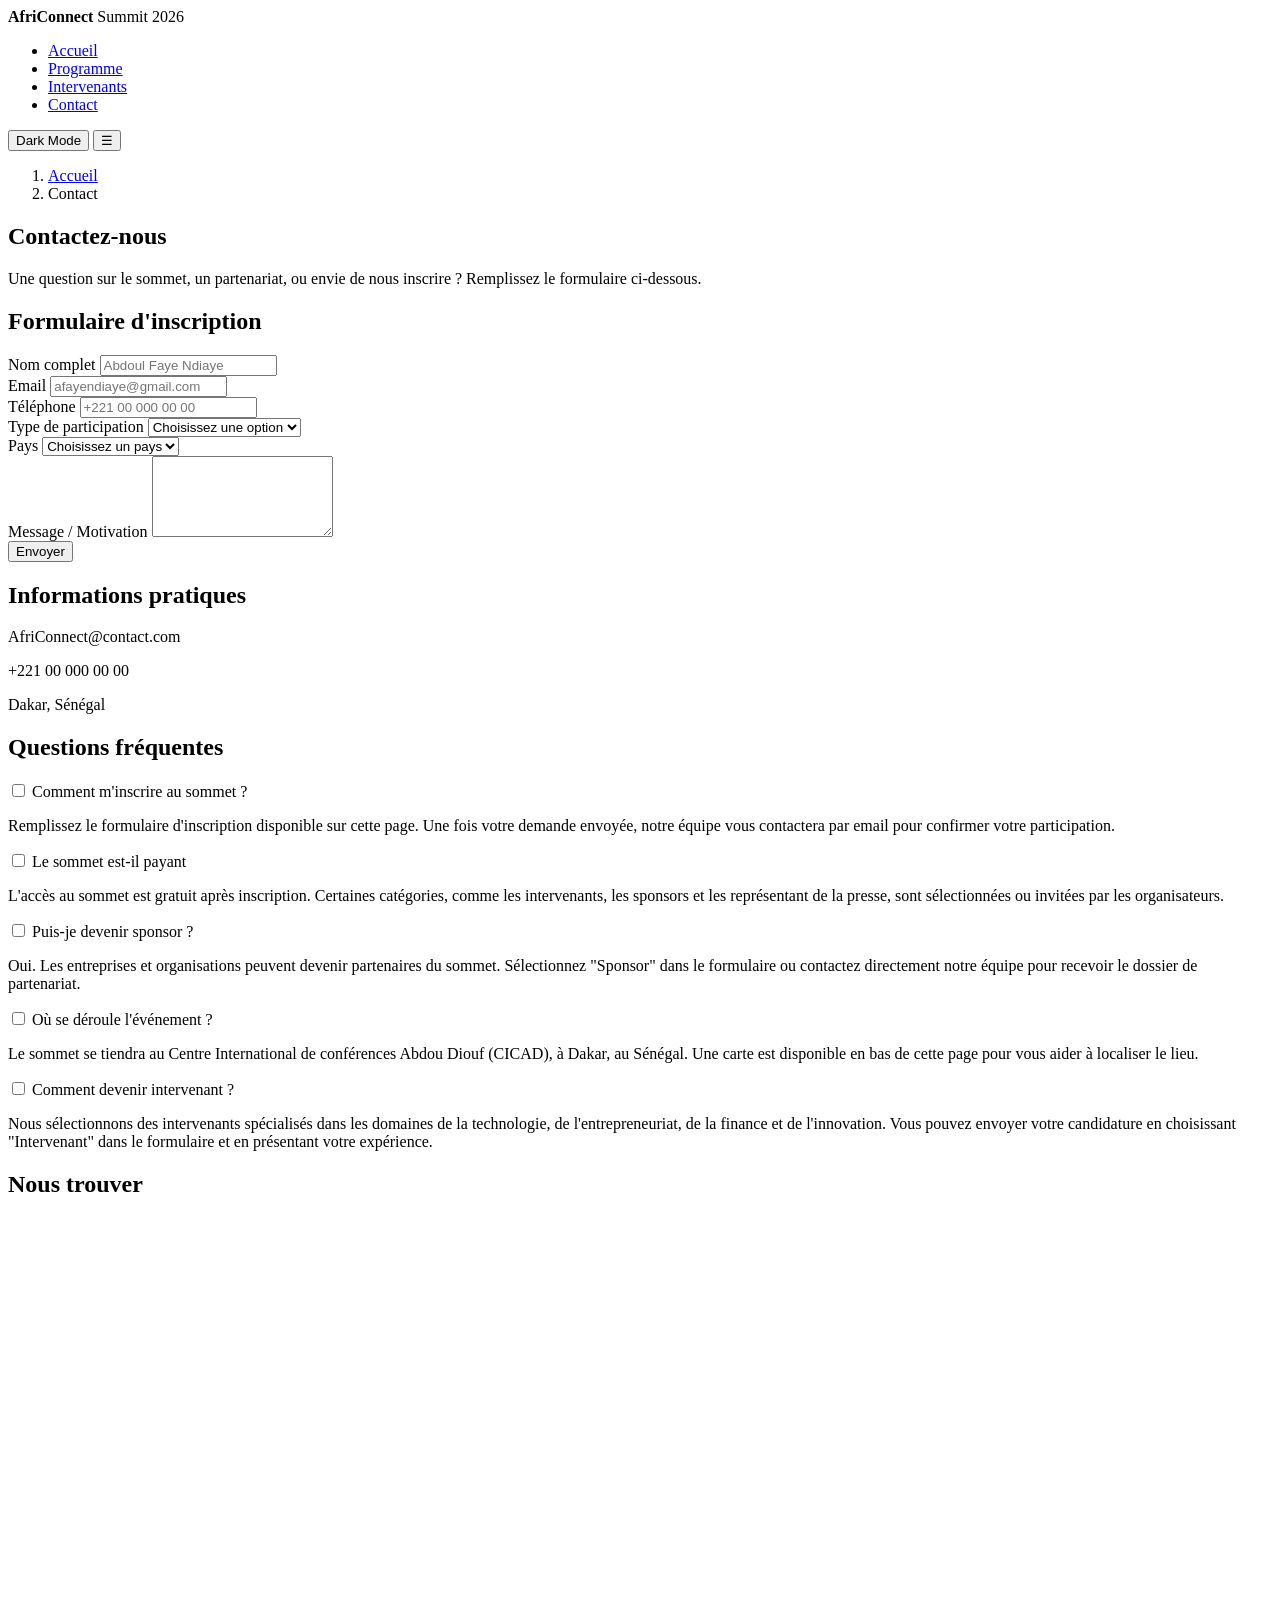
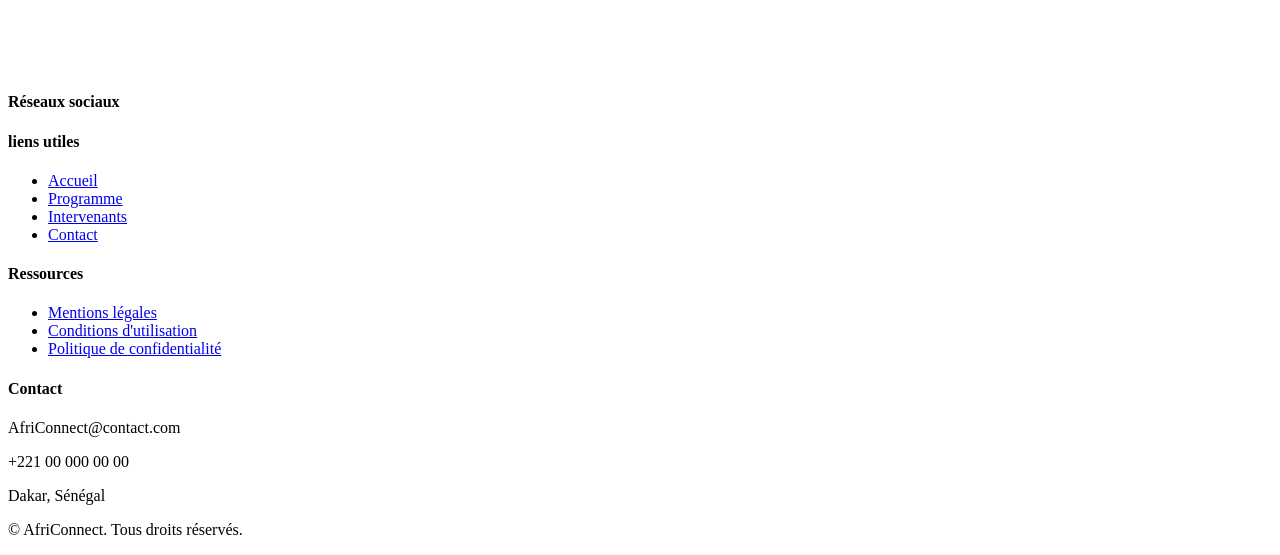
==== contact.html @ 85e21867 "Ajout des images - Structure HTML finalisée" ====
<!DOCTYPE html>
<html lang="fr">
<head>
    <meta charset="UTF-8">
    <meta name="viewport" content="width=device-width, initial-scale=1.0">
    <title>Contact - AfriConnect Summit</title>
    <link rel="stylesheet" href="css/style.css">
</head>
<body>
        <!-- le menu de navigation -->
    <header>
        <nav>
            <div>
                <strong>AfriConnect</strong>
                <span>Summit 2026</span>
            </div>

            <ul>
                <li><a href="index.html">Accueil</a></li>
                <li><a href="programme.html">Programme</a></li>
                <li><a href="intervenants.html">Intervenants</a></li>
                <li><a href="contact.html" aria-current="page">Contact</a></li>
            </ul>

            <button id="theme-toggle" aria-label="Basculer le mode sombre">Dark Mode</button>
            <button id="menu-toggle" aria-label="Ouvrir le menu">☰</button>
        </nav>
    </header>

    <main>
            <!-- hero interne + fil d'ariane -->
        <section>
            <nav aria-label="Fil d'Ariane">
                <ol>
                    <li><a href="index.html">Accueil</a></li>
                    <li aria-current="page">Contact</li>
                </ol>
            </nav>

            <h1>Contactez-nous</h1>
            <p>Une question sur le sommet, un partenariat, ou envie de nous inscrire ? Remplissez le formulaire ci-dessous. </p>
        </section>

        <!-- formulaire + infos -->
        <section>
            <div class="contact-grid">

                <form action="#" novalidate>
                    <h2>Formulaire d'inscription</h2>

                    <div class="champ">
                        <label for="nom">Nom complet</label>
                        <input type="text" id="nom" name="nom" placeholder="Abdoul Faye Ndiaye" required>
                        <span class="erreur"></span>
                    </div>

                    <div class="champ">
                        <label for="email">Email</label>
                        <input type="email" id="email" name="email" placeholder="afayendiaye@gmail.com" required>
                        <span class="erreur"></span>
                    </div>

                    <div class="champ">
                        <label for="telephone">Téléphone</label>
                        <input type="tel" id="telephone" name="telephone" placeholder="+221 00 000 00 00" required>
                        <span class="erreur"></span>
                    </div>

                    <div class="champ">
                        <label for="participation">Type de participation</label>
                        <select name="participation" id="participation" required>
                            <option value="">Choisissez une option</option>
                            <option value="participant">Participant</option>
                            <option value="intervenant">Intervenant</option>
                            <option value="sponsor">Sponsor</option>
                            <option value="investisseur">Investisseur</option>
                            <option value="presse">Presse</option>
                        </select>
                        <span class="erreur"></span>
                    </div>

                    <div class="champ">
                        <label for="pays">Pays</label>
                        <select name="pays" id="pays" required>
                            <option value="">Choisissez un pays</option>
                            <option value="senegal">Sénégal</option>
                            <option value="cote-ivoire">Côte d'Ivoire</option>
                            <option value="mali">Mali</option>
                            <option value="benin">Bénin</option>
                            <option value="burkina-faso">Burkina Faso</option>
                            <option value="togo">Togo</option>
                            <option value="guinee">Guinée</option>
                            <option value="cameroun">Cameroun</option>
                            <option value="nigeria">Nigeria</option>
                            <option value="ghana">Ghana</option>
                            <option value="maroc">Maroc</option>
                            <option value="tchad">Tchad</option>
                        </select>
                        <span class="erreur"></span>
                    </div>

                    <div class="champ">
                        <label for="message">Message / Motivation</label>
                        <textarea name="message" id="message" rows="5" minlength="20" required></textarea>
                        <span class="erreur"></span>
                   </div>

                    <button type="submit">Envoyer</button>

                    <p class="succes" hidden>Votre inscription a bien été envoyée !</p>
                </form>

                <article>
                    <h2>Informations pratiques</h2>
                    <p><i class="bi bi-envelope"></i> AfriConnect@contact.com</p>
                    <p><i class="bi bi-telephone"></i> +221 00 000 00 00</p>
                    <p><i class="bi bi-geo-alt"></i> Dakar, Sénégal</p>

                    <div>
                        <a href="#" aria-label="Facebook"><i class="fab fa-facebook"></i></a>
                        <a href="#" aria-label="Twitter"><i class="fab fa-twitter"></i></a>
                        <a href="#" aria-label="LinkedIn"><i class="fab fa-linkedin"></i></a>
                    </div>
                </article>

            </div>
        </section>

        <!-- les questions qu'on se pose frequement -->
        <section>
            <h2>Questions fréquentes</h2>

            <div class="accordeon-item">
                <input type="checkbox" id="faq1" class="accordeon-toggle">
                <label for="faq1">Comment m'inscrire au sommet ?</label>
                <div class="accordeon-contenu">
                    <p>
                        Remplissez le formulaire d'inscription disponible sur cette page.
                        Une fois votre demande envoyée, notre équipe vous contactera par email pour confirmer votre participation.
                    </p>
                </div>
            </div>

            <div class="accordeon-item">
                <input type="checkbox" id="faq2" class="accordeon-toggle">
                <label for="faq2">Le sommet est-il payant</label>
                <div class="accordeon-contenu">
                    <p>
                        L'accès au sommet est gratuit après inscription. Certaines catégories, comme les intervenants,
                        les sponsors et les représentant de la presse, sont sélectionnées ou invitées par les organisateurs.
                    </p>
                </div>
            </div>

            <div class="accordeon-item">
                <input type="checkbox" id="faq3" class="accordeon-toggle">
                <label for="faq3">Puis-je devenir sponsor ?</label>
                <div class="accordeon-contenu">
                    <p>
                        Oui. Les entreprises et organisations peuvent devenir partenaires du sommet.
                        Sélectionnez "Sponsor" dans le formulaire ou contactez directement notre équipe pour recevoir le dossier de partenariat.
                    </p>
                </div>
            </div>

            <div class="accordeon-item">
                <input type="checkbox" id="faq4" class="accordeon-toggle">
                <label for="faq4">Où se déroule l'événement ?</label>
                <div class="accordeon-contenu">
                    <p>
                        Le sommet se tiendra au Centre International de conférences Abdou Diouf (CICAD), à Dakar, au Sénégal.
                        Une carte est disponible en bas de cette page pour vous aider à localiser le lieu.
                    </p>
                </div>
            </div>

            <div class="accordeon-item">
                <input type="checkbox" id="faq5" class="accordeon-toggle">
                <label for="faq5">Comment devenir intervenant ?</label>
                <div class="accordeon-contenu">
                    <p>
                        Nous sélectionnons des intervenants spécialisés dans les domaines de la technologie, de l'entrepreneuriat, de la finance et de l'innovation.
                        Vous pouvez envoyer votre candidature en choisissant "Intervenant" dans le formulaire et en présentant votre expérience.
                    </p>
                </div>
            </div>
        </section>

        <!-- la carte -->
        <section>
            <h2>Nous trouver</h2>
            <iframe src="https://www.google.com/maps/embed?pb=!1m18!1m12!1m3!1d3858.5020373939474!2d-17.19801512584763!3d14.740722473632616!2m3!1f0!2f0!3f0!3m2!1i1024!2i768!4f13.1!3m3!1m2!1s0xec19fa934f485d9%3A0x1f5da325bb819eea!2sCentre%20International%20de%20Conf%C3%A9rence%20Abdou%20Diouf!5e0!3m2!1sfr!2ssn!4v1783464114976!5m2!1sfr!2ssn" width="600" height="450" style="border:0;" allowfullscreen="" loading="lazy" referrerpolicy="strict-origin-when-cross-origin" title="Localisation d'AfriConnect Summit à Dakar"></iframe>
        </section>

    </main>

    <!-- le pied de page -->
    <footer>
        <div>
            <div>
                <h4>Réseaux sociaux</h4>
                <div>
                    <a href="#" aria-label="Facebook"><i class="fab fa-facebook"></i></a>
                    <a href="#" aria-label="Twitter"><i class="fab fa-twitter"></i></a>
                    <a href="#" aria-label="LinkedIn"><i class="fab fa-linkedin"></i></a>
                    <a href="#" aria-label="Instagram"><i class="fab fa-instagram"></i></a>
                    <a href="#" aria-label="GitHub"><i class="fab fa-github"></i></a>
                </div>
            </div>

            <div>
                <h4>liens utiles</h4>
                <ul>
                    <li><a href="index.html">Accueil</a></li>
                    <li><a href="programme.html">Programme</a></li>
                    <li><a href="intervenants.html">Intervenants</a></li>
                    <li><a href="contact.html">Contact</a></li>
                </ul>
            </div>

            <div>
                <h4>Ressources</h4>
                <ul>
                    <li><a href="#">Mentions légales</a></li>
                    <li><a href="#">Conditions d'utilisation</a></li>
                    <li><a href="#">Politique de confidentialité</a></li>
                </ul>
            </div>

            <div>
                <h4>Contact</h4>
                <p><i class="bi bi-envelope"></i>AfriConnect@contact.com</p>
                <p><i class="bi bi-telephone"></i> +221 00 000 00 00</p>
                <p><i class="bi bi-geo-alt"></i> Dakar, Sénégal</p>
            </div>
        </div>

        <p>&copy; <span id="annee"></span> AfriConnect. Tous droits réservés.</p>
            <!-- masqué par defaut, affiché par js après scroll -->
        <button id="retour-haut" aria-label="Retour en haut de page" hidden>↑</button>
    </footer>

    <script src="js/main.js"></script>
</body>
</html>
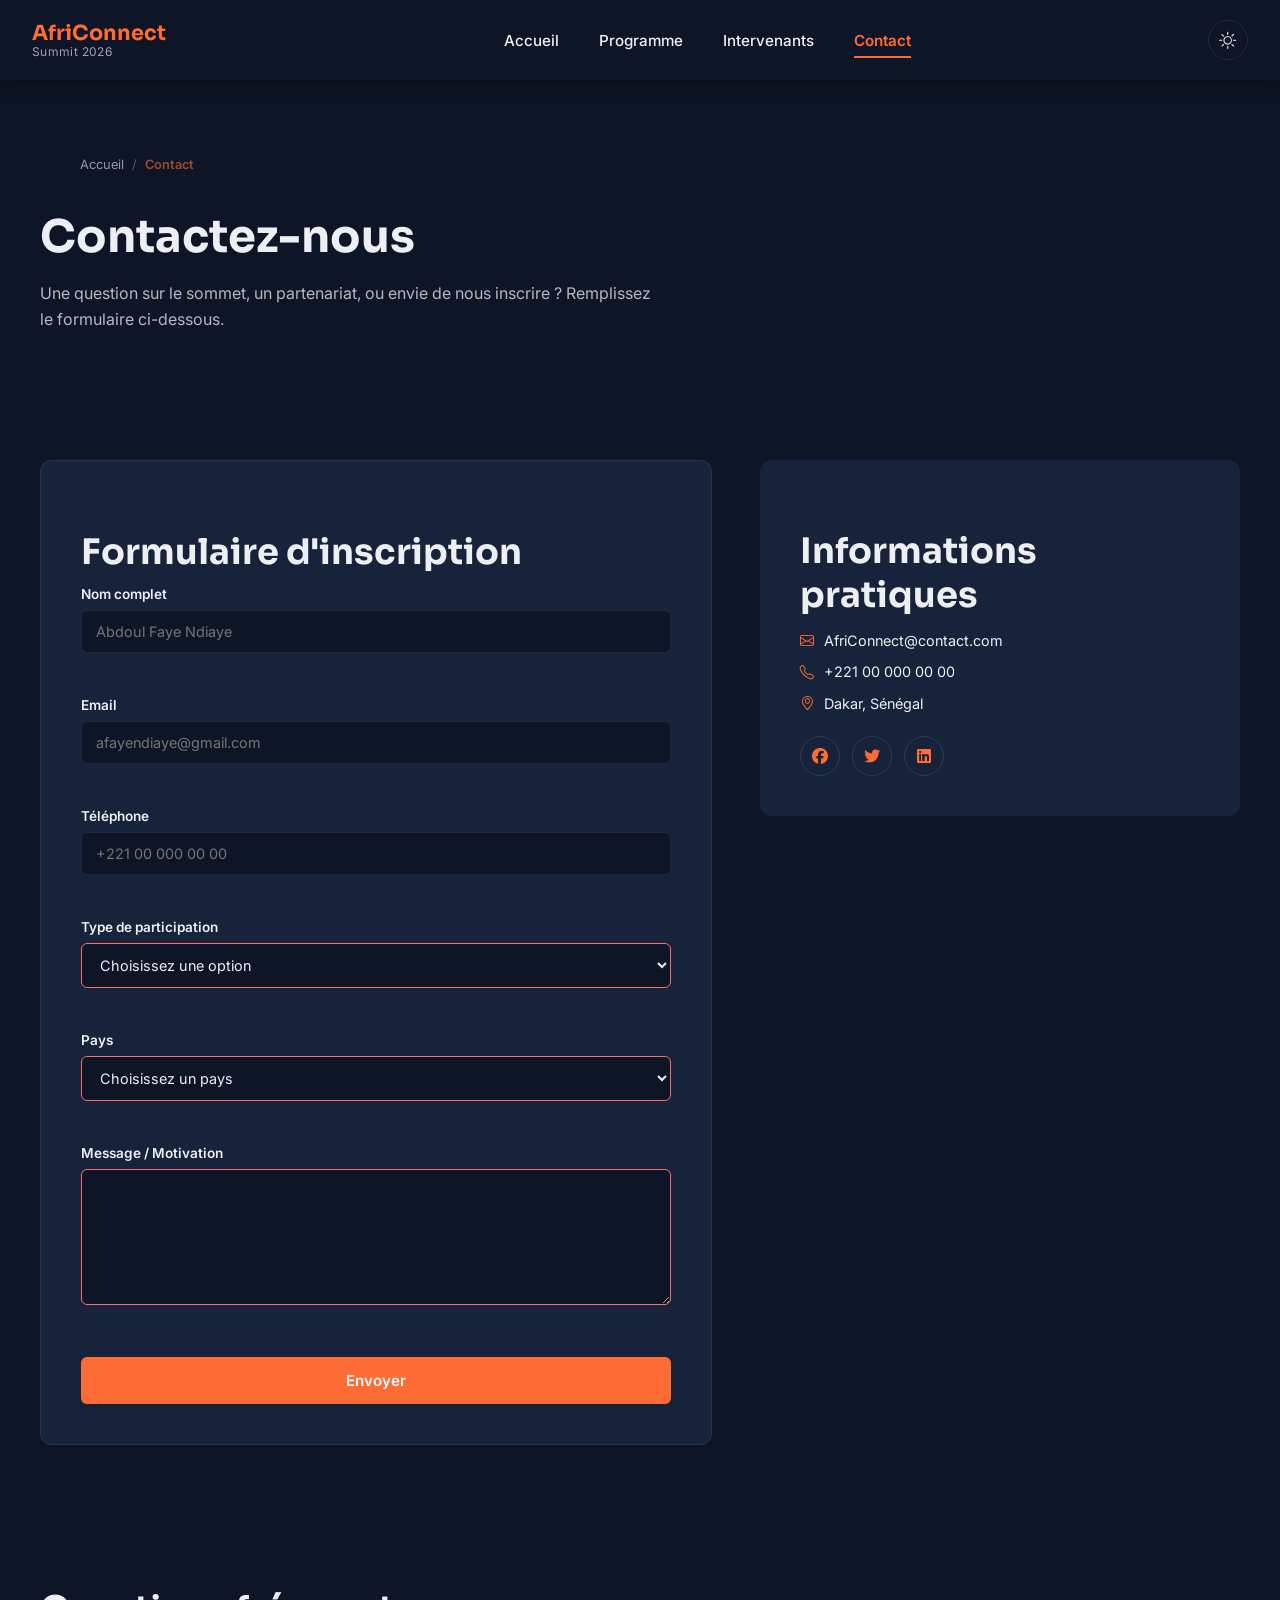
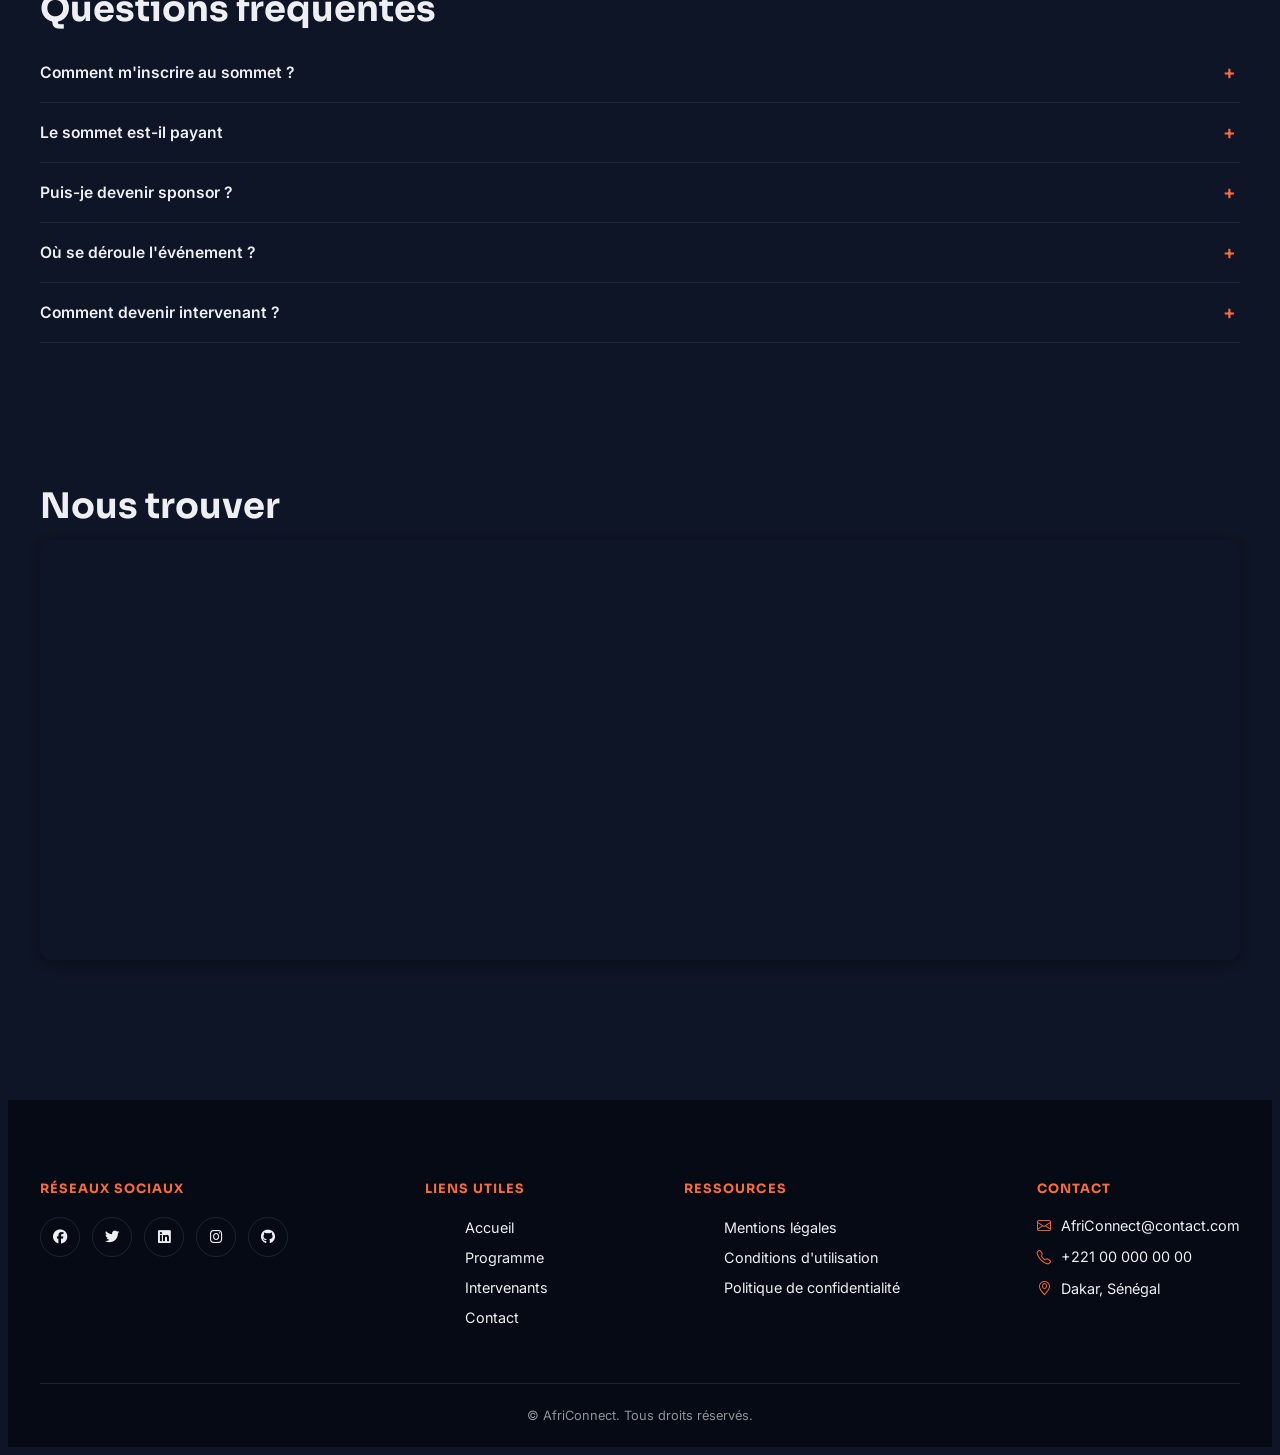
==== commit b4269bd1: "Modification des differentes structures html" ====
--- a/contact.html
+++ b/contact.html
@@ -5,25 +5,33 @@
     <meta name="viewport" content="width=device-width, initial-scale=1.0">
     <title>Contact - AfriConnect Summit</title>
     <link rel="stylesheet" href="css/style.css">
+
+    <link rel="stylesheet" href="https://cdnjs.cloudflare.com/ajax/libs/font-awesome/6.5.1/css/all.min.css">
+    <link rel="stylesheet" href="https://cdn.jsdelivr.net/npm/bootstrap-icons@1.11.3/font/bootstrap-icons.min.css">
+    <link rel="preconnect" href="https://fonts.googleapis.com">
+    <link rel="preconnect" href="https://fonts.gstatic.com" crossorigin>
+    <link href="https://fonts.googleapis.com/css2?family=Sora:wght@400;600;700&family=Inter:wght@400;500;600&display=swap" rel="stylesheet">
 </head>
 <body>
         <!-- le menu de navigation -->
     <header>
         <nav>
-            <div>
+            <div class="logo">
                 <strong>AfriConnect</strong>
                 <span>Summit 2026</span>
             </div>
 
-            <ul>
+            <ul class="nav-links">
                 <li><a href="index.html">Accueil</a></li>
                 <li><a href="programme.html">Programme</a></li>
                 <li><a href="intervenants.html">Intervenants</a></li>
                 <li><a href="contact.html" aria-current="page">Contact</a></li>
             </ul>
-
-            <button id="theme-toggle" aria-label="Basculer le mode sombre">Dark Mode</button>
-            <button id="menu-toggle" aria-label="Ouvrir le menu">☰</button>
+            <!-- bouton pour le menu mobile et l'activation ou désactivation du mode sombre  -->
+            <div class="nav-actions">
+                <button id="theme-toggle" aria-label="Basculer le mode sombre">Dark Mode</button>
+                <button id="menu-toggle" aria-label="Ouvrir le menu">☰</button>
+            </div>
         </nav>
     </header>
 
@@ -196,10 +204,10 @@
 
     <!-- le pied de page -->
     <footer>
-        <div>
-            <div>
+        <div class="footer-top">
+            <div class="footer-social">
                 <h4>Réseaux sociaux</h4>
-                <div>
+                <div class="social-icons">
                     <a href="#" aria-label="Facebook"><i class="fab fa-facebook"></i></a>
                     <a href="#" aria-label="Twitter"><i class="fab fa-twitter"></i></a>
                     <a href="#" aria-label="LinkedIn"><i class="fab fa-linkedin"></i></a>
@@ -208,7 +216,7 @@
                 </div>
             </div>
 
-            <div>
+            <div class="footer-links">
                 <h4>liens utiles</h4>
                 <ul>
                     <li><a href="index.html">Accueil</a></li>
@@ -218,7 +226,7 @@
                 </ul>
             </div>
 
-            <div>
+            <div class="footer-ressources">
                 <h4>Ressources</h4>
                 <ul>
                     <li><a href="#">Mentions légales</a></li>
@@ -227,7 +235,7 @@
                 </ul>
             </div>
 
-            <div>
+            <div class="footer-contact">
                 <h4>Contact</h4>
                 <p><i class="bi bi-envelope"></i>AfriConnect@contact.com</p>
                 <p><i class="bi bi-telephone"></i> +221 00 000 00 00</p>
@@ -235,7 +243,7 @@
             </div>
         </div>
 
-        <p>&copy; <span id="annee"></span> AfriConnect. Tous droits réservés.</p>
+        <p class="footer-bas">&copy; <span id="annee"></span> AfriConnect. Tous droits réservés.</p>
             <!-- masqué par defaut, affiché par js après scroll -->
         <button id="retour-haut" aria-label="Retour en haut de page" hidden>↑</button>
     </footer>
--- a/css/style.css
+++ b/css/style.css
@@ -0,0 +1,1408 @@
+/* AfriConnect Summit 2026 — style.css unique, chargé par les 4 pages */
+/* Palette sombre "bleu nuit" — fond, header et footer restent sombres. */
+
+:root {
+    /* Couleurs — thème sombre par défaut */
+    --couleur-fond: #0E1526;
+    --couleur-texte: #EDEFF3;
+    --couleur-principale: #FF6B35;
+    --couleur-secondaire: #16233A;
+    --couleur-bordure: rgba(255, 255, 255, 0.08);
+
+    /* Le footer est encore plus sombre pour ancrer visuellement la page */
+    --footer-fond: #060A14;
+    --footer-texte: #EDEFF3;
+    --footer-texte-attenue: rgba(237, 239, 243, 0.6);
+    --footer-bordure: rgba(255, 255, 255, 0.1);
+
+    /* Typographie */
+    --police-titres: 'Sora', sans-serif;
+    --police-texte: 'Inter', sans-serif;
+
+    /* Échelle & rythme */
+    --radius: 12px;
+    --radius-rond: 50%;
+    --transition: 0.3s ease;
+    --ombre: 0 4px 20px rgba(0, 0, 0, 0.35);
+    --ombre-hover: 0 8px 28px rgba(0, 0, 0, 0.5);
+
+    /* Hauteur du header */
+    --hauteur-header: 80px;
+}
+
+/* Variante "noir absolu" (AMOLED), activée via le toggle dark mode */
+body.dark {
+    --couleur-fond: #000000;
+    --couleur-secondaire: #0D0D0D;
+    --couleur-texte: #F5F5F5;
+    --couleur-bordure: rgba(255, 255, 255, 0.06);
+    --footer-fond: #000000;
+    --ombre: 0 4px 24px rgba(0, 0, 0, 0.6);
+    --ombre-hover: 0 10px 32px rgba(0, 0, 0, 0.7);
+}
+
+body {
+    background-color: var(--couleur-fond);
+    color: var(--couleur-texte);
+    font-family: var(--police-texte);
+    transition: background-color var(--transition), color var(--transition);
+}
+
+h1, h2, h3, h4 {
+    font-family: var(--police-titres);
+}
+
+
+/* HEADER (commun aux 4 pages) */
+header {
+    position: fixed;
+    top: 0;
+    left: 0;
+    width: 100%;
+    z-index: 1000;
+    background-color: transparent;
+    box-shadow: none;
+    transition: background-color var(--transition), box-shadow var(--transition);
+}
+
+/* Ajoutée en JS quand window.scrollY > 80 */
+header.scrolled {
+    background-color: var(--couleur-fond);
+    box-shadow: var(--ombre);
+}
+
+body:not(.page-accueil) header {
+    background-color: var(--couleur-fond);
+    box-shadow: var(--ombre);
+}
+
+header nav {
+    display: flex;
+    align-items: center;
+    justify-content: space-between;
+    max-width: 1280px;
+    margin: 0 auto;
+    height: var(--hauteur-header);
+    padding: 0 32px;
+}
+
+/* Logo */
+
+.logo {
+    display: flex;
+    flex-direction: column;
+    line-height: 1.1;
+}
+
+.logo strong {
+    font-family: var(--police-titres);
+    font-size: 1.3rem;
+    font-weight: 700;
+    color: var(--couleur-principale);
+}
+
+.logo span {
+    font-size: 0.75rem;
+    font-weight: 400;
+    opacity: 0.65;
+    letter-spacing: 0.03em;
+    color: var(--couleur-texte);
+}
+
+/* Liens de navigation */
+
+.nav-links {
+    display: flex;
+    align-items: center;
+    gap: 40px;
+    list-style: none;
+}
+
+.nav-links a {
+    position: relative;
+    color: var(--couleur-texte);
+    text-decoration: none;
+    font-weight: 500;
+    font-size: 0.95rem;
+    padding: 6px 0;
+    transition: color var(--transition);
+}
+
+.nav-links a::after {
+    content: "";
+    position: absolute;
+    left: 0;
+    bottom: -2px;
+    width: 0;
+    height: 2px;
+    background-color: var(--couleur-principale);
+    transition: width var(--transition);
+}
+
+.nav-links a:hover {
+    color: var(--couleur-principale);
+}
+
+.nav-links a:hover::after {
+    width: 100%;
+}
+
+.nav-links a[aria-current="page"] {
+    color: var(--couleur-principale);
+    font-weight: 600;
+}
+
+.nav-links a[aria-current="page"]::after {
+    width: 100%;
+}
+
+/* Actions (dark mode + burger) */
+
+.nav-actions {
+    display: flex;
+    align-items: center;
+    gap: 16px;
+}
+
+#theme-toggle {
+    display: flex;
+    align-items: center;
+    justify-content: center;
+    width: 40px;
+    height: 40px;
+    border: 1px solid var(--couleur-bordure);
+    border-radius: var(--radius-rond);
+    background: none;
+    color: var(--couleur-texte);
+    cursor: pointer;
+    font-size: 0;
+    transition: background-color var(--transition), transform var(--transition);
+}
+
+#theme-toggle::before {
+    font-family: "bootstrap-icons";
+    font-size: 1.1rem;
+    content: "\f5a2"; /* bi-moon-stars */
+}
+
+body.dark #theme-toggle::before {
+    content: "\f5a7"; /* bi-sun */
+}
+
+#theme-toggle:hover {
+    background-color: var(--couleur-bordure);
+    transform: rotate(20deg);
+}
+
+/* Menu burger (mobile uniquement) */
+
+#menu-toggle {
+    display: none;
+    flex-direction: column;
+    justify-content: center;
+    gap: 5px;
+    width: 40px;
+    height: 40px;
+    border: none;
+    background: none;
+    cursor: pointer;
+    font-size: 0;
+}
+
+#menu-toggle span,
+#menu-toggle::before,
+#menu-toggle::after {
+    content: "";
+    display: block;
+    width: 24px;
+    height: 2px;
+    background-color: var(--couleur-texte);
+    border-radius: 2px;
+    transition: transform var(--transition), opacity var(--transition);
+}
+
+#menu-toggle.actif::before {
+    transform: translateY(7px) rotate(45deg);
+}
+
+#menu-toggle.actif::after {
+    transform: translateY(-7px) rotate(-45deg);
+}
+
+#menu-toggle.actif span {
+    opacity: 0;
+}
+
+@media (max-width: 768px) {
+    #menu-toggle {
+        display: flex;
+    }
+
+    .nav-links {
+        position: fixed;
+        top: var(--hauteur-header);
+        left: 0;
+        width: 100%;
+        flex-direction: column;
+        align-items: flex-start;
+        gap: 24px;
+        padding: 32px;
+        background-color: var(--couleur-fond);
+        box-shadow: var(--ombre);
+        transform: translateY(-150%);
+        opacity: 0;
+        transition: transform var(--transition), opacity var(--transition);
+    }
+
+    .nav-links.ouvert {
+        transform: translateY(0);
+        opacity: 1;
+    }
+}
+
+
+/* FOOTER (commun aux 4 pages) */
+footer {
+    background-color: var(--footer-fond);
+    color: var(--footer-texte);
+    padding: 64px 32px 24px;
+    margin-top: 80px;
+}
+
+.footer-top {
+    display: flex;
+    flex-wrap: wrap;
+    justify-content: space-between;
+    gap: 40px;
+    max-width: 1280px;
+    margin: 0 auto;
+    padding-bottom: 40px;
+}
+
+.footer-top h4 {
+    font-size: 0.8rem;
+    font-weight: 700;
+    text-transform: uppercase;
+    letter-spacing: 0.08em;
+    color: var(--couleur-principale);
+    margin-bottom: 20px;
+}
+
+.footer-top p,
+.footer-top a {
+    color: var(--footer-texte);
+    text-decoration: none;
+    font-size: 0.9rem;
+}
+
+.footer-top a {
+    transition: color var(--transition);
+}
+
+.footer-top a:hover {
+    color: var(--couleur-principale);
+}
+
+.footer-links ul,
+.footer-ressources ul {
+    list-style: none;
+    display: flex;
+    flex-direction: column;
+    gap: 10px;
+}
+
+.footer-contact p {
+    display: flex;
+    align-items: center;
+    gap: 10px;
+    margin-bottom: 10px;
+}
+
+.footer-contact i {
+    color: var(--couleur-principale);
+}
+
+.social-icons {
+    display: flex;
+    gap: 12px;
+}
+
+.social-icons a {
+    display: flex;
+    align-items: center;
+    justify-content: center;
+    width: 38px;
+    height: 38px;
+    border: 1px solid var(--footer-bordure);
+    border-radius: var(--radius-rond);
+    transition: background-color var(--transition), border-color var(--transition);
+}
+
+.social-icons a:hover {
+    background-color: var(--couleur-principale);
+    border-color: var(--couleur-principale);
+}
+
+.social-icons a:hover i {
+    color: #FFFFFF;
+}
+
+.footer-bas {
+    max-width: 1280px;
+    margin: 0 auto;
+    padding-top: 24px;
+    border-top: 1px solid var(--footer-bordure);
+    text-align: center;
+    font-size: 0.8rem;
+    color: var(--footer-texte-attenue);
+}
+
+#retour-haut {
+    position: fixed;
+    right: 32px;
+    bottom: 32px;
+    width: 48px;
+    height: 48px;
+    display: flex;
+    align-items: center;
+    justify-content: center;
+    border: none;
+    border-radius: var(--radius-rond);
+    background-color: var(--couleur-principale);
+    color: #FFFFFF;
+    font-size: 1.2rem;
+    cursor: pointer;
+    box-shadow: var(--ombre);
+    opacity: 0;
+    transform: translateY(20px);
+    pointer-events: none;
+    transition: opacity var(--transition), transform var(--transition), box-shadow var(--transition);
+    z-index: 900;
+}
+
+#retour-haut.visible {
+    opacity: 1;
+    transform: translateY(0);
+    pointer-events: auto;
+}
+
+#retour-haut:hover {
+    box-shadow: var(--ombre-hover);
+    transform: translateY(-3px);
+}
+
+@media (max-width: 768px) {
+    .footer-top {
+        flex-direction: column;
+        gap: 32px;
+    }
+}
+
+
+/* STRUCTURE COMMUNE DU <main> — une seule fois pour les 4 pages */
+main {
+    overflow-x: hidden;
+}
+
+body:not(.page-accueil) main {
+    padding-top: var(--hauteur-header);
+}
+
+main > section:not(.hero) {
+    max-width: 1200px;
+    margin: 0 auto;
+    padding: 56px 32px;
+}
+
+main > section:not(.hero) h2 {
+    font-size: clamp(1.6rem, 3vw, 2.2rem);
+    margin-bottom: 12px;
+}
+
+main > section:not(.hero) > p {
+    max-width: 620px;
+    line-height: 1.6;
+    opacity: 0.75;
+}
+
+.page-accueil main > section:not(.hero) {
+    padding: 90px 32px;
+    text-align: center;
+}
+
+.page-accueil main > section:not(.hero) > p {
+    margin: 0 auto 48px;
+}
+
+
+
+/* FIL D'ARIANE — commun aux 3 pages internes */
+
+nav[aria-label="Fil d'Ariane"] ol {
+    display: flex;
+    align-items: center;
+    gap: 8px;
+    list-style: none;
+    font-size: 0.8rem;
+    opacity: 0.6;
+    margin-bottom: 20px;
+}
+
+nav[aria-label="Fil d'Ariane"] li:not(:last-child)::after {
+    content: "/";
+    margin-left: 8px;
+    opacity: 0.5;
+}
+
+nav[aria-label="Fil d'Ariane"] a {
+    color: var(--couleur-texte);
+    text-decoration: none;
+}
+
+nav[aria-label="Fil d'Ariane"] a:hover {
+    color: var(--couleur-principale);
+}
+
+nav[aria-label="Fil d'Ariane"] li[aria-current="page"] {
+    color: var(--couleur-principale);
+    font-weight: 600;
+}
+
+
+/* HERO INTERNE — commun aux 3 pages internes (h1 + intro du fil d'ariane) */
+
+main > section:first-of-type h1 {
+    font-size: clamp(2rem, 4vw, 2.8rem);
+    margin-bottom: 14px;
+}
+
+
+/* ACCUEIL — HERO plein écran, immersif */
+.hero {
+    position: relative;
+    display: flex;
+    flex-direction: column;
+    align-items: center;
+    justify-content: center;
+    text-align: center;
+    min-height: 100vh;
+    padding: 0 24px;
+    color: #FFFFFF;
+    background: linear-gradient(
+        160deg,
+        var(--couleur-secondaire) 0%,
+        #0c1424 55%,
+        var(--footer-fond) 100%
+    );
+    overflow: hidden;
+}
+
+.hero::before {
+    content: "";
+    position: absolute;
+    top: -20%;
+    right: -10%;
+    width: 60vw;
+    height: 60vw;
+    max-width: 700px;
+    max-height: 700px;
+    border-radius: 50%;
+    background: radial-gradient(circle, rgba(255, 107, 53, 0.35) 0%, transparent 70%);
+    pointer-events: none;
+}
+
+.hero h1 {
+    position: relative;
+    font-size: clamp(2.2rem, 5vw, 4rem);
+    font-weight: 700;
+    max-width: 900px;
+    margin-bottom: 24px;
+}
+
+.hero p {
+    position: relative;
+    max-width: 640px;
+    font-size: 1.05rem;
+    line-height: 1.6;
+    color: rgba(255, 255, 255, 0.85);
+    margin-bottom: 8px;
+}
+
+.hero p strong {
+    color: #FFFFFF;
+}
+
+.hero-cta {
+    position: relative;
+    display: flex;
+    align-items: center;
+    gap: 18px;
+    margin-top: 36px;
+}
+
+.hero-cta p {
+    margin: 0;
+    color: rgba(255, 255, 255, 0.5);
+    font-size: 0.85rem;
+}
+
+.hero-cta a {
+    display: inline-block;
+    padding: 14px 30px;
+    border-radius: var(--radius);
+    text-decoration: none;
+    font-weight: 600;
+    font-size: 0.95rem;
+    transition: transform var(--transition), box-shadow var(--transition), background-color var(--transition);
+}
+
+.hero-cta a:first-child {
+    background-color: var(--couleur-principale);
+    color: #FFFFFF;
+    box-shadow: 0 8px 24px rgba(255, 107, 53, 0.35);
+}
+
+.hero-cta a:last-child {
+    background-color: transparent;
+    color: #FFFFFF;
+    border: 1px solid rgba(255, 255, 255, 0.4);
+}
+
+.hero-cta a:hover {
+    transform: translateY(-3px);
+}
+
+.hero-cta a:first-child:hover {
+    box-shadow: 0 12px 28px rgba(255, 107, 53, 0.5);
+}
+
+.hero-cta a:last-child:hover {
+    background-color: rgba(255, 255, 255, 0.1);
+}
+
+.countdown {
+    position: relative;
+    display: flex;
+    gap: 20px;
+    margin-top: 56px;
+}
+
+.countdown > div {
+    display: flex;
+    flex-direction: column;
+    align-items: center;
+    min-width: 72px;
+    padding: 14px 10px;
+    border-radius: var(--radius);
+    background-color: rgba(255, 255, 255, 0.08);
+    border: 1px solid rgba(255, 255, 255, 0.15);
+    backdrop-filter: blur(6px);
+}
+
+.countdown span {
+    font-family: var(--police-titres);
+    font-size: 1.8rem;
+    font-weight: 700;
+    color: var(--couleur-principale);
+}
+
+.countdown p {
+    margin: 4px 0 0;
+    font-size: 0.7rem;
+    text-transform: uppercase;
+    letter-spacing: 0.06em;
+    color: rgba(255, 255, 255, 0.6);
+}
+
+@media (max-width: 600px) {
+    .countdown {
+        gap: 10px;
+    }
+
+    .countdown > div {
+        min-width: 60px;
+        padding: 10px 6px;
+    }
+}
+
+
+/* ACCUEIL — CHIFFRES CLÉS */
+.stats-grid {
+    display: grid;
+    grid-template-columns: repeat(4, 1fr);
+    gap: 24px;
+    margin: 40px 0;
+}
+
+.stat {
+    padding: 32px 16px;
+    border-radius: var(--radius);
+    background-color: var(--couleur-secondaire);
+    border: 1px solid var(--couleur-bordure);
+    transition: transform var(--transition), box-shadow var(--transition), border-color var(--transition);
+}
+
+.stat:hover {
+    transform: translateY(-4px);
+    box-shadow: var(--ombre);
+    border-color: var(--couleur-principale);
+}
+
+.stat > div:first-child {
+    font-family: var(--police-titres);
+    font-size: 2.4rem;
+    font-weight: 700;
+    color: var(--couleur-principale);
+}
+
+.stat > div:last-child {
+    margin-top: 6px;
+    font-size: 0.9rem;
+    opacity: 0.7;
+}
+
+@media (max-width: 768px) {
+    .stats-grid {
+        grid-template-columns: repeat(2, 1fr);
+    }
+}
+
+
+/* ACCUEIL — POURQUOI PARTICIPER */
+.argument-flex {
+    display: flex;
+    flex-wrap: wrap;
+    justify-content: center;
+    gap: 24px;
+}
+
+.argument-flex article {
+    flex: 1 1 280px;
+    max-width: 340px;
+    padding: 40px 28px;
+    border-radius: var(--radius);
+    background-color: var(--couleur-secondaire);
+    border: 1px solid var(--couleur-bordure);
+    text-align: left;
+    transition: transform var(--transition), box-shadow var(--transition), border-color var(--transition);
+}
+
+.argument-flex article:hover {
+    transform: translateY(-6px);
+    box-shadow: var(--ombre-hover);
+    border-color: var(--couleur-principale);
+}
+
+.argument-flex i {
+    display: inline-flex;
+    align-items: center;
+    justify-content: center;
+    width: 52px;
+    height: 52px;
+    margin-bottom: 20px;
+    border-radius: var(--radius);
+    background-color: rgba(255, 107, 53, 0.12);
+    color: var(--couleur-principale);
+    font-size: 1.4rem;
+}
+
+.argument-flex h3 {
+    margin-bottom: 10px;
+    font-size: 1.15rem;
+}
+
+.argument-flex p {
+    font-size: 0.9rem;
+    line-height: 1.6;
+    opacity: 0.75;
+}
+
+
+/* ACCUEIL — APERÇU DES INTERVENANTS */
+.page-accueil .intervenants-grid {
+    display: grid;
+    grid-template-columns: repeat(4, 1fr);
+    gap: 24px;
+    margin-bottom: 40px;
+}
+
+.page-accueil .intervenants-grid article {
+    padding: 20px;
+    border-radius: var(--radius);
+    background-color: var(--couleur-secondaire);
+    border: 1px solid var(--couleur-bordure);
+    text-align: center;
+    transition: transform var(--transition), box-shadow var(--transition), border-color var(--transition);
+}
+
+.page-accueil .intervenants-grid article:hover {
+    transform: translateY(-4px);
+    box-shadow: var(--ombre);
+    border-color: var(--couleur-principale);
+}
+
+.page-accueil .intervenants-grid img {
+    width: 100%;
+    aspect-ratio: 1 / 1;
+    object-fit: cover;
+    border-radius: var(--radius);
+    margin-bottom: 16px;
+}
+
+.page-accueil .intervenants-grid h3 {
+    font-size: 1.05rem;
+    margin-bottom: 4px;
+}
+
+.page-accueil .intervenants-grid p {
+    font-size: 0.85rem;
+    opacity: 0.65;
+}
+
+.page-accueil main > section:not(.hero) > a {
+    display: inline-block;
+    margin-top: 8px;
+    color: var(--couleur-principale);
+    font-weight: 600;
+    text-decoration: none;
+    border-bottom: 2px solid transparent;
+    transition: border-color var(--transition);
+}
+
+.page-accueil main > section:not(.hero) > a:hover {
+    border-color: var(--couleur-principale);
+}
+
+@media (max-width: 900px) {
+    .page-accueil .intervenants-grid {
+        grid-template-columns: repeat(2, 1fr);
+    }
+}
+
+
+/* ACCUEIL — SPONSORS */
+.sponsors-flex {
+    display: flex;
+    flex-wrap: wrap;
+    justify-content: center;
+    align-items: center;
+    gap: 28px;
+}
+
+.sponsor {
+    box-sizing: border-box;
+    display: flex;
+    align-items: center;
+    justify-content: center;
+    padding: 16px 20px;
+    border-radius: var(--radius);
+    background-color: var(--couleur-secondaire);
+    border: 1px solid var(--couleur-bordure);
+    opacity: 0.85;
+    transition: opacity var(--transition), transform var(--transition), border-color var(--transition);
+}
+
+.sponsor:hover {
+    opacity: 1;
+    transform: translateY(-2px);
+    border-color: var(--couleur-principale);
+}
+
+.sponsor img {
+    max-width: 100%;
+    max-height: 100%;
+}
+
+.sponsor-or {
+    width: 180px;
+    height: 90px;
+}
+
+.sponsor-argent {
+    width: 150px;
+    height: 75px;
+}
+
+.sponsor-bronze {
+    width: 120px;
+    height: 60px;
+}
+
+/* PROGRAMME — ONGLETS DES JOURS */
+.onglets {
+    display: flex;
+    gap: 8px;
+    margin-bottom: 32px;
+    border-bottom: 1px solid var(--couleur-bordure);
+}
+
+.onglet-btn {
+    position: relative;
+    padding: 14px 22px;
+    border: none;
+    background: none;
+    font-family: var(--police-texte);
+    font-size: 0.95rem;
+    font-weight: 500;
+    color: var(--couleur-texte);
+    opacity: 0.6;
+    cursor: pointer;
+    transition: opacity var(--transition), color var(--transition);
+}
+
+.onglet-btn::after {
+    content: "";
+    position: absolute;
+    left: 0;
+    bottom: -1px;
+    width: 100%;
+    height: 2px;
+    background-color: var(--couleur-principale);
+    transform: scaleX(0);
+    transition: transform var(--transition);
+}
+
+.onglet-btn:hover {
+    opacity: 1;
+}
+
+.onglet-btn.actif {
+    opacity: 1;
+    color: var(--couleur-principale);
+    font-weight: 600;
+}
+
+.onglet-btn.actif::after {
+    transform: scaleX(1);
+}
+
+.jour-panel {
+    animation: apparition var(--transition);
+}
+
+@keyframes apparition {
+    from {
+        opacity: 0;
+        transform: translateY(6px);
+    }
+    to {
+        opacity: 1;
+        transform: translateY(0);
+    }
+}
+
+.jour-panel h2 {
+    font-size: 1.4rem;
+    margin-bottom: 24px;
+}
+
+.jour-panel h2 span {
+    font-weight: 400;
+    opacity: 0.6;
+    font-size: 1rem;
+}
+
+.jour-panel table {
+    width: 100%;
+    border-collapse: collapse;
+    border-radius: var(--radius);
+    overflow: hidden;
+    background-color: var(--couleur-secondaire);
+    box-shadow: var(--ombre);
+}
+
+.jour-panel thead {
+    background-color: var(--footer-fond);
+}
+
+.jour-panel th {
+    padding: 14px 18px;
+    text-align: left;
+    font-size: 0.75rem;
+    text-transform: uppercase;
+    letter-spacing: 0.06em;
+    color: #FFFFFF;
+    font-weight: 600;
+}
+
+.jour-panel td {
+    padding: 16px 18px;
+    font-size: 0.9rem;
+    border-bottom: 1px solid var(--couleur-bordure);
+}
+
+.jour-panel tbody tr:last-child td {
+    border-bottom: none;
+}
+
+.jour-panel tbody tr {
+    transition: background-color var(--transition);
+}
+
+.jour-panel tbody tr:hover {
+    background-color: rgba(255, 107, 53, 0.1);
+}
+
+.jour-panel td:first-child {
+    font-weight: 600;
+    color: var(--couleur-principale);
+    white-space: nowrap;
+}
+
+.sr-only {
+    position: absolute;
+    width: 1px;
+    height: 1px;
+    overflow: hidden;
+    clip: rect(0, 0, 0, 0);
+}
+
+@media (max-width: 768px) {
+    .onglets {
+        overflow-x: auto;
+    }
+
+    .jour-panel table,
+    .jour-panel thead,
+    .jour-panel tbody,
+    .jour-panel th,
+    .jour-panel td,
+    .jour-panel tr {
+        display: block;
+    }
+
+    .jour-panel thead {
+        display: none;
+    }
+
+    .jour-panel tr {
+        margin-bottom: 12px;
+        border-radius: var(--radius);
+        background-color: var(--couleur-secondaire);
+        border: 1px solid var(--couleur-bordure);
+        overflow: hidden;
+    }
+
+    .jour-panel td {
+        display: flex;
+        justify-content: space-between;
+        gap: 12px;
+        border-bottom: 1px solid var(--couleur-bordure);
+    }
+
+    .jour-panel td::before {
+        font-weight: 600;
+        opacity: 0.5;
+    }
+
+    .jour-panel td:nth-child(1)::before { content: "Heure"; }
+    .jour-panel td:nth-child(2)::before { content: "Session"; }
+    .jour-panel td:nth-child(3)::before { content: "Intervenant"; }
+    .jour-panel td:nth-child(4)::before { content: "Salle"; }
+}
+
+/* PROGRAMME — THÉMATIQUES */
+.thematiques-grid {
+    display: grid;
+    grid-template-columns: repeat(4, 1fr);
+    gap: 20px;
+}
+
+.thematiques-grid article {
+    padding: 28px 20px;
+    text-align: center;
+    border-radius: var(--radius);
+    background-color: var(--couleur-secondaire);
+    border: 1px solid var(--couleur-bordure);
+    transition: transform var(--transition), box-shadow var(--transition), border-color var(--transition);
+}
+
+.thematiques-grid article:hover {
+    transform: translateY(-4px);
+    box-shadow: var(--ombre);
+    border-color: var(--couleur-principale);
+}
+
+.thematiques-grid i {
+    display: inline-flex;
+    align-items: center;
+    justify-content: center;
+    width: 48px;
+    height: 48px;
+    margin-bottom: 16px;
+    border-radius: var(--radius-rond);
+    background-color: rgba(255, 107, 53, 0.12);
+    color: var(--couleur-principale);
+    font-size: 1.3rem;
+}
+
+.thematiques-grid h3 {
+    font-size: 1rem;
+    margin-bottom: 8px;
+}
+
+.thematiques-grid p {
+    font-size: 0.85rem;
+    opacity: 0.7;
+    line-height: 1.5;
+}
+
+@media (max-width: 900px) {
+    .thematiques-grid {
+        grid-template-columns: repeat(2, 1fr);
+    }
+}
+
+
+/* PROGRAMME — TÉLÉCHARGER LE PROGRAMME */
+main > section:last-of-type a {
+    display: inline-block;
+    margin-top: 16px;
+    padding: 14px 32px;
+    border-radius: var(--radius);
+    background-color: var(--couleur-principale);
+    color: #FFFFFF;
+    font-weight: 600;
+    text-decoration: none;
+    transition: transform var(--transition), box-shadow var(--transition);
+}
+
+main > section:last-of-type a:hover {
+    transform: translateY(-3px);
+    box-shadow: var(--ombre-hover);
+}
+
+
+   /* INTERVENANTS — FILTRES PAR THÉMATIQUE */
+.filtres {
+    display: flex;
+    flex-wrap: wrap;
+    gap: 10px;
+    margin-bottom: 40px;
+}
+
+.filtre-btn {
+    padding: 10px 20px;
+    border: 1px solid var(--couleur-bordure);
+    border-radius: 999px;
+    background: none;
+    font-family: var(--police-texte);
+    font-size: 0.85rem;
+    font-weight: 500;
+    color: var(--couleur-texte);
+    cursor: pointer;
+    transition: background-color var(--transition), color var(--transition), border-color var(--transition);
+}
+
+.filtre-btn:hover {
+    background-color: rgba(255, 107, 53, 0.08);
+    border-color: var(--couleur-principale);
+    color: var(--couleur-principale);
+}
+
+.filtre-btn.actif {
+    background-color: var(--couleur-principale);
+    border-color: var(--couleur-principale);
+    color: #FFFFFF;
+}
+
+
+/* INTERVENANTS — GRILLE COMPLÈTE */
+.intervenants-grid {
+    display: grid;
+    grid-template-columns: repeat(4, 1fr);
+    gap: 24px;
+}
+
+.carte-intervenant {
+    padding: 20px;
+    border-radius: var(--radius);
+    background-color: var(--couleur-secondaire);
+    border: 1px solid var(--couleur-bordure);
+    text-align: center;
+    transition: transform var(--transition), box-shadow var(--transition), border-color var(--transition), opacity var(--transition);
+}
+
+.carte-intervenant:hover {
+    transform: translateY(-4px);
+    box-shadow: var(--ombre);
+    border-color: var(--couleur-principale);
+}
+
+.carte-intervenant.masquee {
+    display: none;
+}
+
+.carte-intervenant img {
+    width: 100%;
+    aspect-ratio: 1 / 1;
+    object-fit: cover;
+    border-radius: var(--radius);
+    background-color: var(--couleur-bordure);
+    margin-bottom: 18px;
+}
+
+.carte-intervenant h2 {
+    font-size: 1.1rem;
+    margin-bottom: 6px;
+}
+
+.carte-intervenant p {
+    font-size: 0.85rem;
+    line-height: 1.5;
+    opacity: 0.7;
+}
+
+.carte-intervenant p:first-of-type {
+    color: var(--couleur-principale);
+    font-weight: 600;
+    opacity: 1;
+}
+
+@media (max-width: 1024px) {
+    .intervenants-grid {
+        grid-template-columns: repeat(3, 1fr);
+    }
+}
+
+@media (max-width: 768px) {
+    .intervenants-grid {
+        grid-template-columns: repeat(2, 1fr);
+    }
+}
+
+@media (max-width: 480px) {
+    .intervenants-grid {
+        grid-template-columns: 1fr;
+    }
+}
+
+
+/* CONTACT — FORMULAIRE + INFOS PRATIQUES */
+.contact-grid {
+    display: grid;
+    grid-template-columns: 1.4fr 1fr;
+    gap: 48px;
+    align-items: start;
+}
+
+form {
+    padding: 40px;
+    border-radius: var(--radius);
+    border: 1px solid var(--couleur-bordure);
+    background-color: var(--couleur-secondaire);
+}
+
+form h2 {
+    font-size: 1.3rem;
+    margin-bottom: 28px;
+}
+
+.champ {
+    display: flex;
+    flex-direction: column;
+    margin-bottom: 22px;
+}
+
+.champ label {
+    margin-bottom: 8px;
+    font-size: 0.85rem;
+    font-weight: 600;
+}
+
+.champ input,
+.champ select,
+.champ textarea {
+    padding: 12px 14px;
+    border: 1px solid var(--couleur-bordure);
+    border-radius: calc(var(--radius) / 2);
+    background-color: var(--couleur-fond);
+    color: var(--couleur-texte);
+    font-family: var(--police-texte);
+    font-size: 0.9rem;
+    transition: border-color var(--transition), box-shadow var(--transition);
+}
+
+.champ textarea {
+    resize: vertical;
+    min-height: 110px;
+}
+
+.champ input:focus,
+.champ select:focus,
+.champ textarea:focus {
+    outline: none;
+    border-color: var(--couleur-principale);
+    box-shadow: 0 0 0 3px rgba(255, 107, 53, 0.15);
+}
+
+.champ input:invalid:not(:placeholder-shown),
+.champ select:invalid,
+.champ textarea:invalid:not(:placeholder-shown) {
+    border-color: #FF6B6B;
+}
+
+.erreur {
+    min-height: 16px;
+    margin-top: 6px;
+    font-size: 0.75rem;
+    color: #FF6B6B;
+}
+
+form button[type="submit"] {
+    width: 100%;
+    padding: 14px;
+    margin-top: 8px;
+    border: none;
+    border-radius: calc(var(--radius) / 2);
+    background-color: var(--couleur-principale);
+    color: #FFFFFF;
+    font-family: var(--police-texte);
+    font-weight: 600;
+    font-size: 0.95rem;
+    cursor: pointer;
+    transition: transform var(--transition), box-shadow var(--transition);
+}
+
+form button[type="submit"]:hover {
+    transform: translateY(-2px);
+    box-shadow: var(--ombre-hover);
+}
+
+.succes {
+    margin-top: 16px;
+    padding: 12px 16px;
+    border-radius: calc(var(--radius) / 2);
+    background-color: rgba(74, 222, 128, 0.12);
+    color: #4ADE80;
+    font-size: 0.85rem;
+    text-align: center;
+}
+
+.contact-grid > article {
+    padding: 40px;
+    border-radius: var(--radius);
+    background-color: var(--couleur-secondaire);
+    color: var(--footer-texte);
+}
+
+.contact-grid > article h2 {
+    font-size: 1.3rem;
+    margin-bottom: 24px;
+}
+
+.contact-grid > article p {
+    display: flex;
+    align-items: center;
+    gap: 10px;
+    margin-bottom: 14px;
+    font-size: 0.9rem;
+}
+
+.contact-grid > article i {
+    color: var(--couleur-principale);
+}
+
+.contact-grid > article > div {
+    display: flex;
+    gap: 12px;
+    margin-top: 24px;
+}
+
+.contact-grid > article > div a {
+    display: flex;
+    align-items: center;
+    justify-content: center;
+    width: 38px;
+    height: 38px;
+    border: 1px solid var(--footer-bordure);
+    border-radius: var(--radius-rond);
+    color: var(--footer-texte);
+    text-decoration: none;
+    transition: background-color var(--transition), border-color var(--transition);
+}
+
+.contact-grid > article > div a:hover {
+    background-color: var(--couleur-principale);
+    border-color: var(--couleur-principale);
+}
+
+@media (max-width: 900px) {
+    .contact-grid {
+        grid-template-columns: 1fr;
+    }
+}
+
+
+/* CONTACT — QUESTIONS FRÉQUENTES (accordéon) */
+.accordeon-item {
+    border-bottom: 1px solid var(--couleur-bordure);
+}
+
+.accordeon-toggle {
+    position: absolute;
+    opacity: 0;
+    pointer-events: none;
+}
+
+.accordeon-item label {
+    position: relative;
+    display: block;
+    padding: 20px 32px 20px 0;
+    font-weight: 600;
+    font-size: 0.98rem;
+    cursor: pointer;
+    transition: color var(--transition);
+}
+
+.accordeon-item label::after {
+    content: "\002B"; /* + */
+    position: absolute;
+    right: 4px;
+    top: 50%;
+    transform: translateY(-50%);
+    font-size: 1.2rem;
+    color: var(--couleur-principale);
+    transition: transform var(--transition);
+}
+
+.accordeon-toggle:checked + label {
+    color: var(--couleur-principale);
+}
+
+.accordeon-toggle:checked + label::after {
+    transform: translateY(-50%) rotate(45deg);
+}
+
+.accordeon-item label:hover {
+    color: var(--couleur-principale);
+}
+
+.accordeon-contenu {
+    max-height: 0;
+    overflow: hidden;
+    transition: max-height var(--transition), padding var(--transition);
+}
+
+.accordeon-contenu p {
+    padding-bottom: 20px;
+    font-size: 0.9rem;
+    line-height: 1.65;
+    opacity: 0.75;
+    max-width: 720px;
+}
+
+.accordeon-toggle:checked ~ .accordeon-contenu {
+    max-height: 300px;
+}
+
+
+/* CONTACT — CARTE / LOCALISATION */
+main > section:last-of-type iframe {
+    width: 100%;
+    height: 420px;
+    border-radius: var(--radius);
+    border: 1px solid var(--couleur-bordure);
+    box-shadow: var(--ombre);
+    filter: grayscale(0.15) contrast(1.05) brightness(0.95);
+}
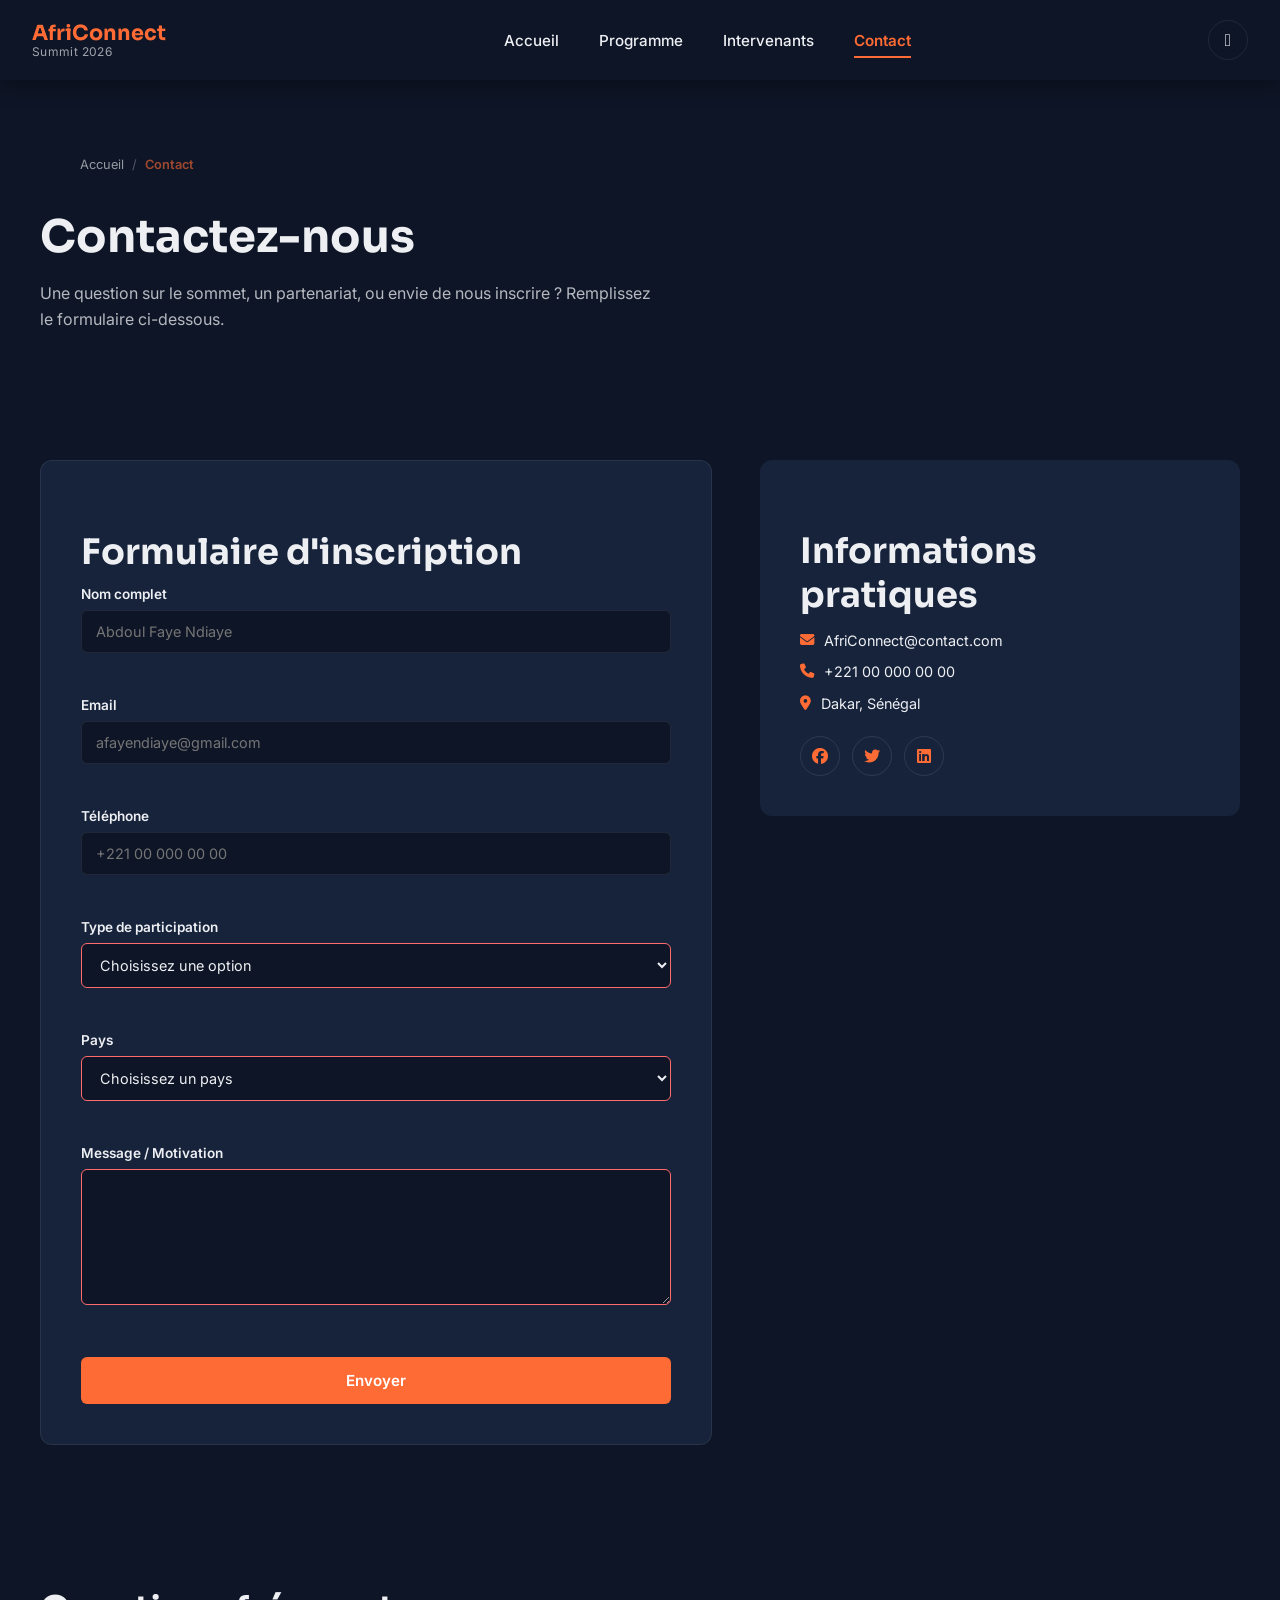
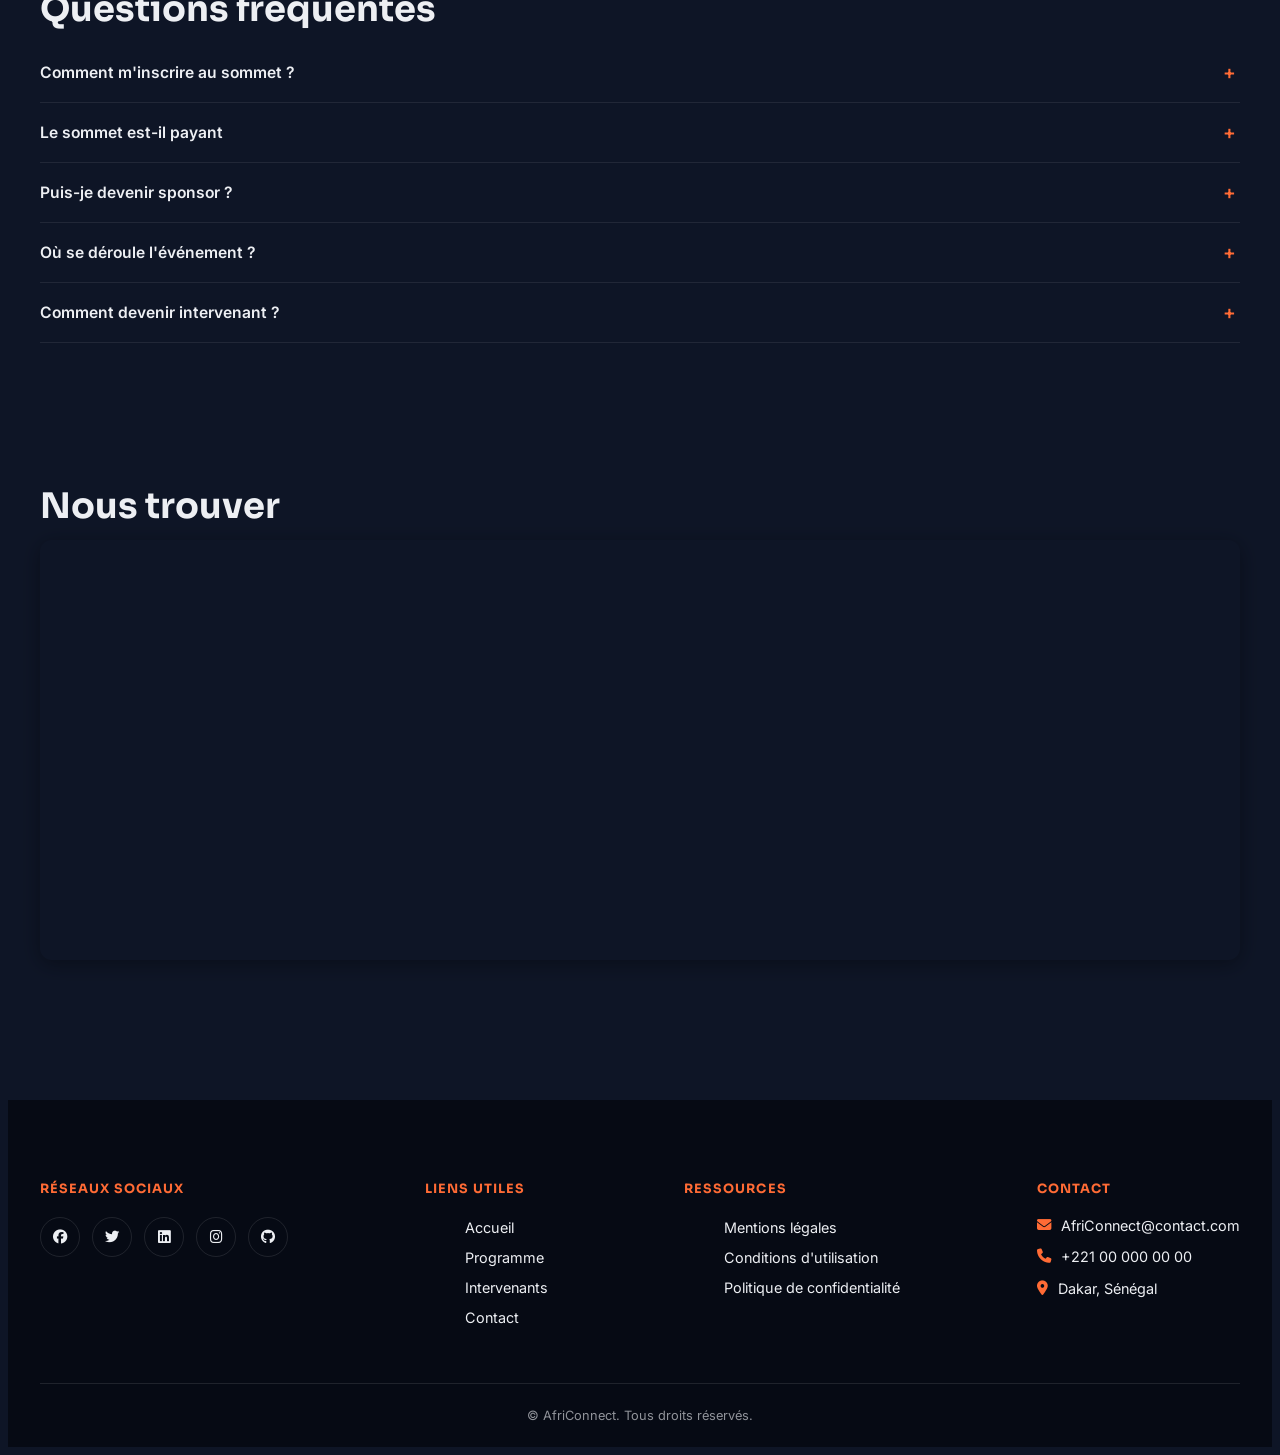
==== commit 916c9b48: "Mise a jour des fichiers de AfriConnect Summit" ====
--- a/contact.html
+++ b/contact.html
@@ -5,9 +5,7 @@
     <meta name="viewport" content="width=device-width, initial-scale=1.0">
     <title>Contact - AfriConnect Summit</title>
     <link rel="stylesheet" href="css/style.css">
-
     <link rel="stylesheet" href="https://cdnjs.cloudflare.com/ajax/libs/font-awesome/6.5.1/css/all.min.css">
-    <link rel="stylesheet" href="https://cdn.jsdelivr.net/npm/bootstrap-icons@1.11.3/font/bootstrap-icons.min.css">
     <link rel="preconnect" href="https://fonts.googleapis.com">
     <link rel="preconnect" href="https://fonts.gstatic.com" crossorigin>
     <link href="https://fonts.googleapis.com/css2?family=Sora:wght@400;600;700&family=Inter:wght@400;500;600&display=swap" rel="stylesheet">
@@ -120,9 +118,9 @@
 
                 <article>
                     <h2>Informations pratiques</h2>
-                    <p><i class="bi bi-envelope"></i> AfriConnect@contact.com</p>
-                    <p><i class="bi bi-telephone"></i> +221 00 000 00 00</p>
-                    <p><i class="bi bi-geo-alt"></i> Dakar, Sénégal</p>
+                    <p><i class="fas fa-envelope"></i> AfriConnect@contact.com</p>
+                    <p><i class="fas fa-phone"></i> +221 00 000 00 00</p>
+                    <p><i class="fas fa-location-dot"></i> Dakar, Sénégal</p>
 
                     <div>
                         <a href="#" aria-label="Facebook"><i class="fab fa-facebook"></i></a>
@@ -237,9 +235,9 @@
 
             <div class="footer-contact">
                 <h4>Contact</h4>
-                <p><i class="bi bi-envelope"></i>AfriConnect@contact.com</p>
-                <p><i class="bi bi-telephone"></i> +221 00 000 00 00</p>
-                <p><i class="bi bi-geo-alt"></i> Dakar, Sénégal</p>
+                <p><i class="fas fa-envelope"></i>AfriConnect@contact.com</p>
+                <p><i class="fas fa-phone"></i> +221 00 000 00 00</p>
+                <p><i class="fas fa-location-dot"></i> Dakar, Sénégal</p>
             </div>
         </div>
 
